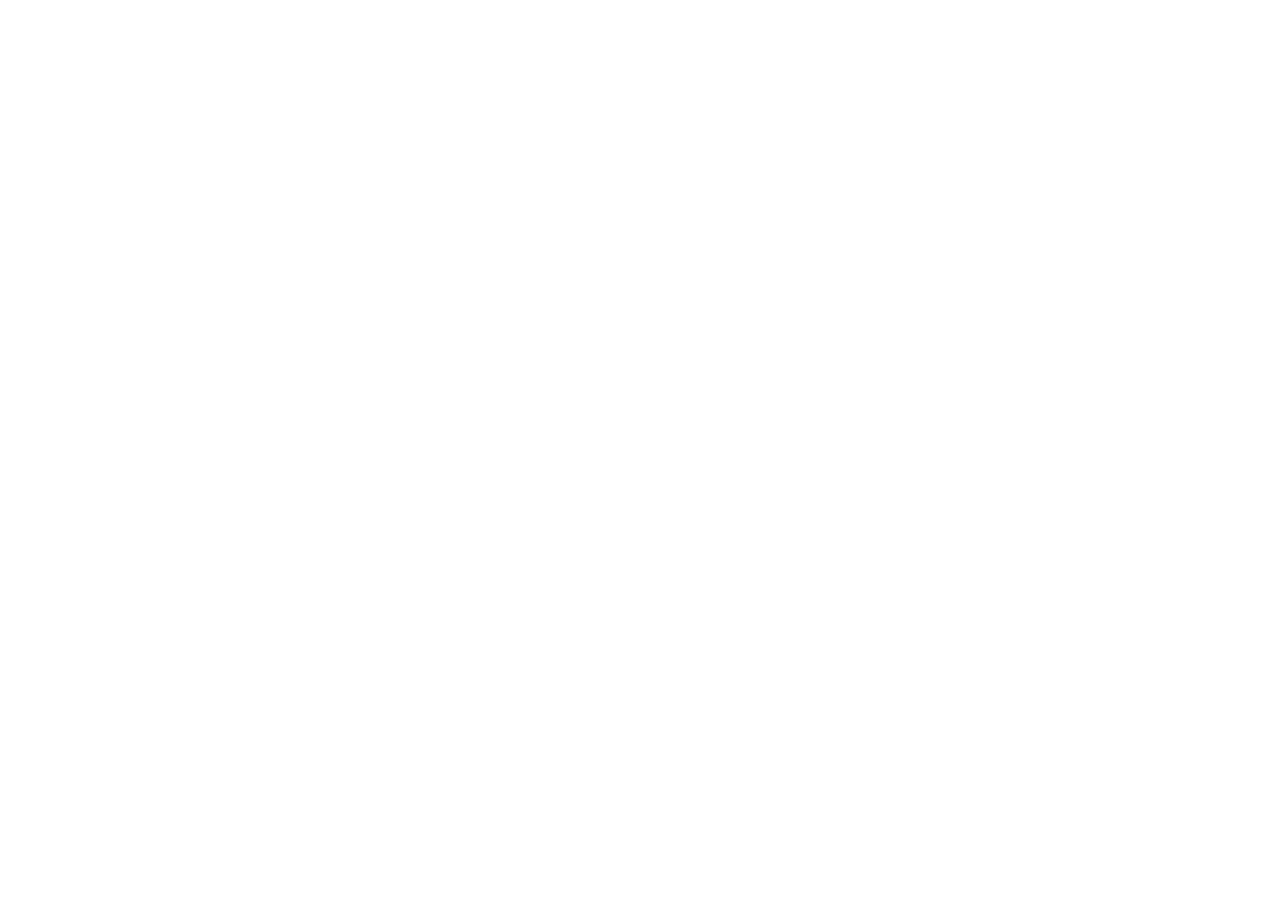
==== index.html @ 15e2f093 "first commit" ====
<!DOCTYPE html>
<html lang="en">
  <head>
    <meta charset="UTF-8" />
    <meta name="viewport" content="width=device-width, initial-scale=1.0" />
    <title>Document</title>
  </head>
  <body></body>
</html>
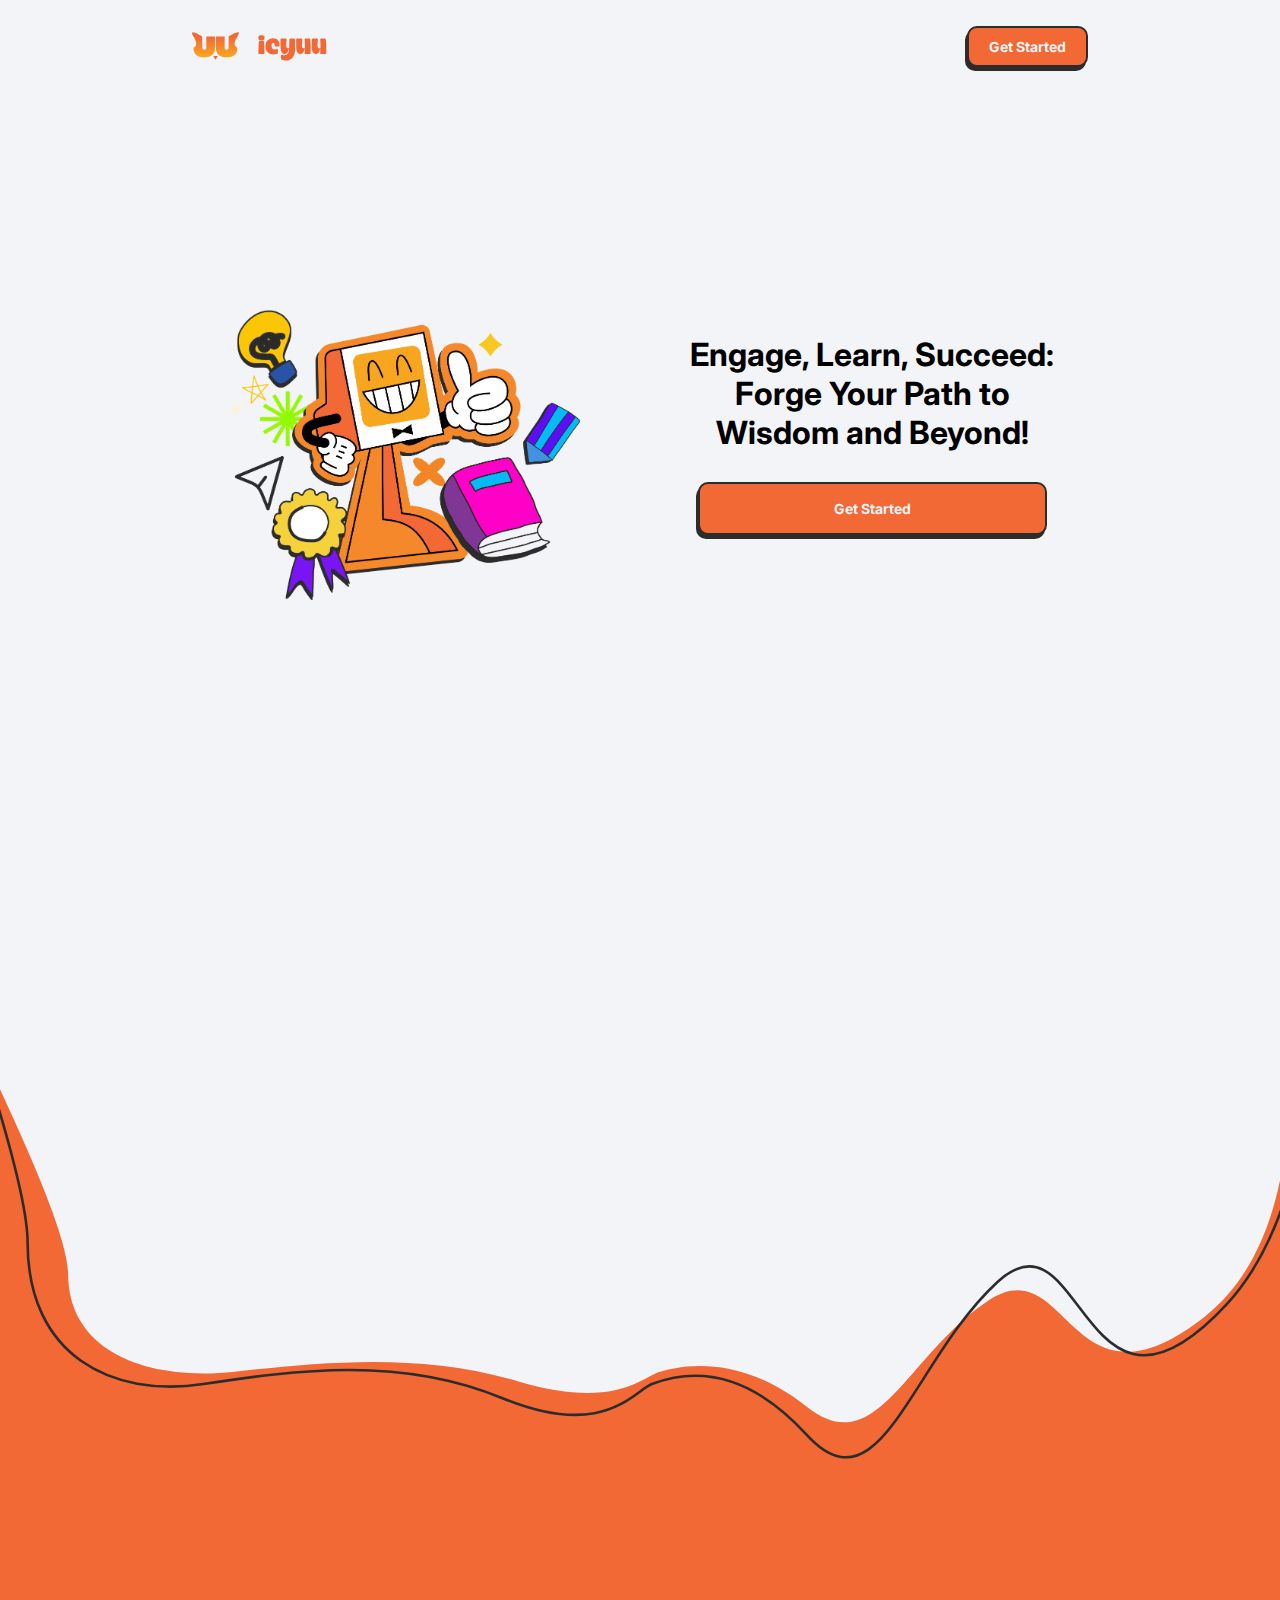
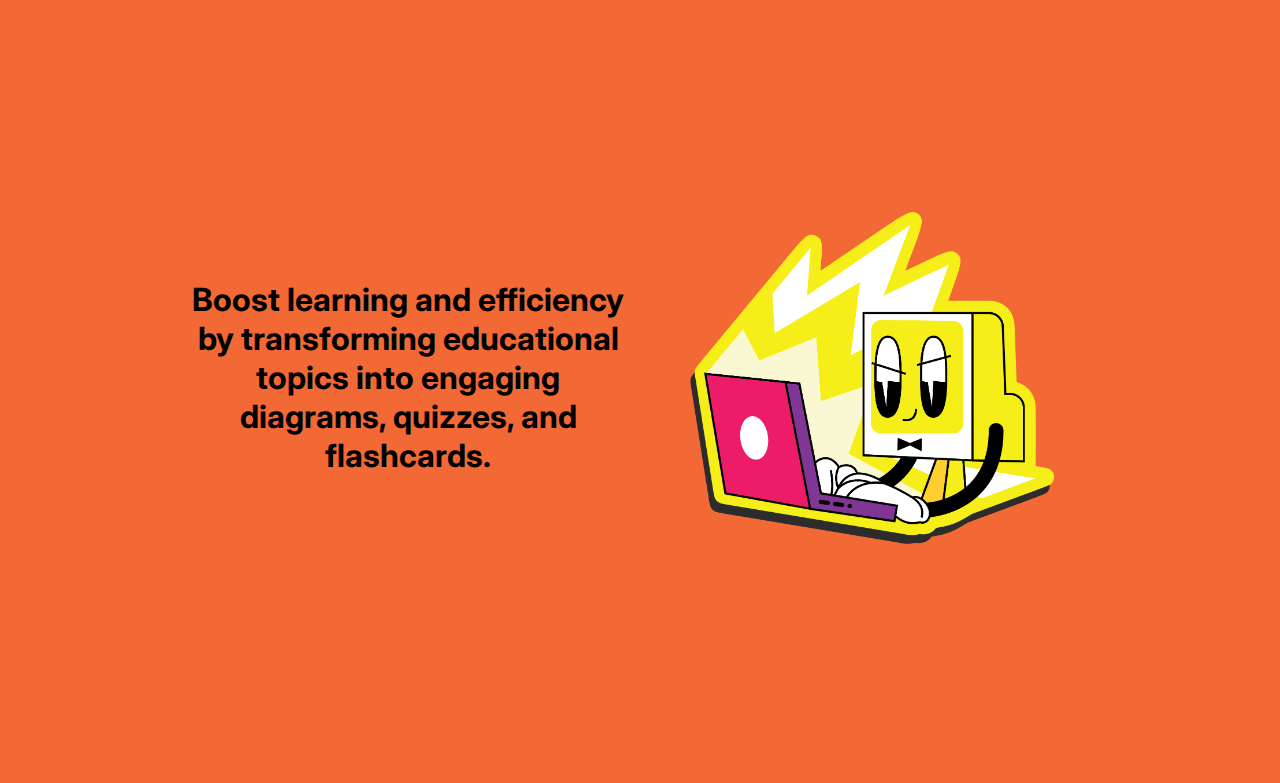
==== commit 11a18cf8: "Landing Page" ====
--- a/index.html
+++ b/index.html
@@ -3,7 +3,53 @@
   <head>
     <meta charset="UTF-8" />
     <meta name="viewport" content="width=device-width, initial-scale=1.0" />
-    <title>Document</title>
+    <title>Icyuu</title>
+    <link rel="stylesheet" href="style.css" />
+
+    <link rel="preconnect" href="https://fonts.googleapis.com" />
+    <link rel="preconnect" href="https://fonts.gstatic.com" crossorigin />
+    <link
+      href="https://fonts.googleapis.com/css2?family=Inter:wght@100..900&display=swap"
+      rel="stylesheet"
+    />
   </head>
-  <body></body>
+  <body>
+    <header class="header" id="header">
+      <div class="inner flex">
+        <img src="ResourcesLP\Logo_HorizontalVer.svg" class="logo-header" />
+        <ul>
+          <li><button class="btn">Get Started</button></li>
+        </ul>
+      </div>
+    </header>
+    <div class="empty"></div>
+    <section class="home" id="home">
+      <div class="home-image">
+        <img src="ResourcesLP\Orange_MainMascotJPG.png" class="OrangeMascot" />
+      </div>
+      <div class="home-text">
+        <p class="maintext">
+          Engage, Learn, Succeed:<br />
+          Forge Your Path to <br />Wisdom and Beyond!
+        </p>
+        <a class="home-btn">Get Started</a>
+      </div>
+    </section>
+    <div class="empty2">
+      <img src="ResourcesLP\Wave.svg" alt="" class="wave" />
+    </div>
+
+    <section class="second-home">
+      <div class="home-text2">
+        <img src="" alt="" class="text-title2" />
+        <p class="maintext2">
+          Boost learning and efficiency by transforming educational topics into
+          engaging diagrams, quizzes, and flashcards.
+        </p>
+      </div>
+      <div class="home-image2">
+        <img src="ResourcesLP\Yellow_Masc.png" class="YellowMascot" />
+      </div>
+    </section>
+  </body>
 </html>
--- a/style.css
+++ b/style.css
@@ -0,0 +1,153 @@
+body {
+  margin: 0;
+  background: #F2F4F7;
+  height: 100vh;
+  font-family: "Inter", sans-serif;
+}
+
+header {
+  background: #F2F4F7;
+  width: 100%;
+  position: fixed;
+  top: 0;
+  left: 0;
+  z-index: 9999;
+  transition: all 300ms ease-in-out;
+}
+header .logo-header {
+  width: 15vh;
+}
+
+.inner {
+  width: 70%;
+  margin: 0 auto;
+  display: flex;
+  padding-top: 10px;
+  padding-bottom: 10px;
+  justify-content: space-between;
+}
+.inner ul {
+  list-style-type: none;
+}
+.inner button {
+  padding: 10px 20px;
+  background: #F26935;
+  box-shadow: -2px 4px 0px #2C2C2C;
+  border-radius: 10px;
+  border: 2px #2C2C2C solid;
+  font-family: "Inter", sans-serif;
+  font-weight: 700;
+  font-size: 14px;
+  color: #F2F4F7;
+}
+
+section {
+  padding-left: 20vh;
+  padding-right: 20vh;
+}
+
+.home {
+  margin: 0px;
+  display: flex;
+  flex-wrap: wrap;
+  gap: 0.5rem;
+  min-height: 90vh;
+  align-items: center;
+  justify-content: center;
+}
+.home .home-text {
+  flex: 1 1 15rem;
+  display: flex;
+  flex-direction: column;
+  justify-content: center;
+  align-items: center;
+}
+.home .home-text .maintext {
+  margin: 0;
+  font-size: 2rem;
+  font-weight: 700;
+  text-align: center;
+}
+.home .home-text .home-btn {
+  margin: 30px;
+  display: inline-block;
+  text-align: center;
+  padding: 16px 134px;
+  cursor: pointer;
+  align-items: center;
+  justify-content: center;
+  background: #F26935;
+  box-shadow: -2px 4px 0px #2C2C2C;
+  border-radius: 10px;
+  border: 2px #2C2C2C solid;
+  font-family: "Inter", sans-serif;
+  font-weight: 700;
+  font-size: 14px;
+  color: #F2F4F7;
+}
+.home .home-image {
+  display: flex;
+  flex: 1 1 15rem;
+  justify-content: center;
+  align-items: center;
+}
+.home .home-image .OrangeMascot {
+  display: flex;
+  align-items: center;
+  justify-content: center;
+  width: 80%;
+  height: auto;
+}
+
+.empty {
+  width: 100%;
+  height: 5vh;
+}
+
+.empty2 {
+  margin: 0px;
+  display: flex;
+  flex-wrap: wrap;
+}
+.empty2 .wave {
+  display: flex;
+  width: 100%;
+  height: auto;
+}
+
+.second-home {
+  margin: 0px;
+  display: flex;
+  flex-wrap: wrap;
+  gap: 0.5rem;
+  min-height: 90vh;
+  align-items: center;
+  justify-content: center;
+  background: #F26935;
+}
+.second-home .home-text2 {
+  flex: 1 1 15rem;
+  display: flex;
+  flex-direction: column;
+  justify-content: center;
+  align-items: center;
+}
+.second-home .home-text2 .maintext2 {
+  margin: 0;
+  font-size: 2rem;
+  font-weight: 700;
+  text-align: center;
+}
+.second-home .home-image2 {
+  display: flex;
+  flex: 1 1 15rem;
+  justify-content: center;
+  align-items: center;
+}
+.second-home .home-image2 .YellowMascot {
+  display: flex;
+  align-items: center;
+  justify-content: center;
+  width: 80%;
+  height: auto;
+}/*# sourceMappingURL=style.css.map */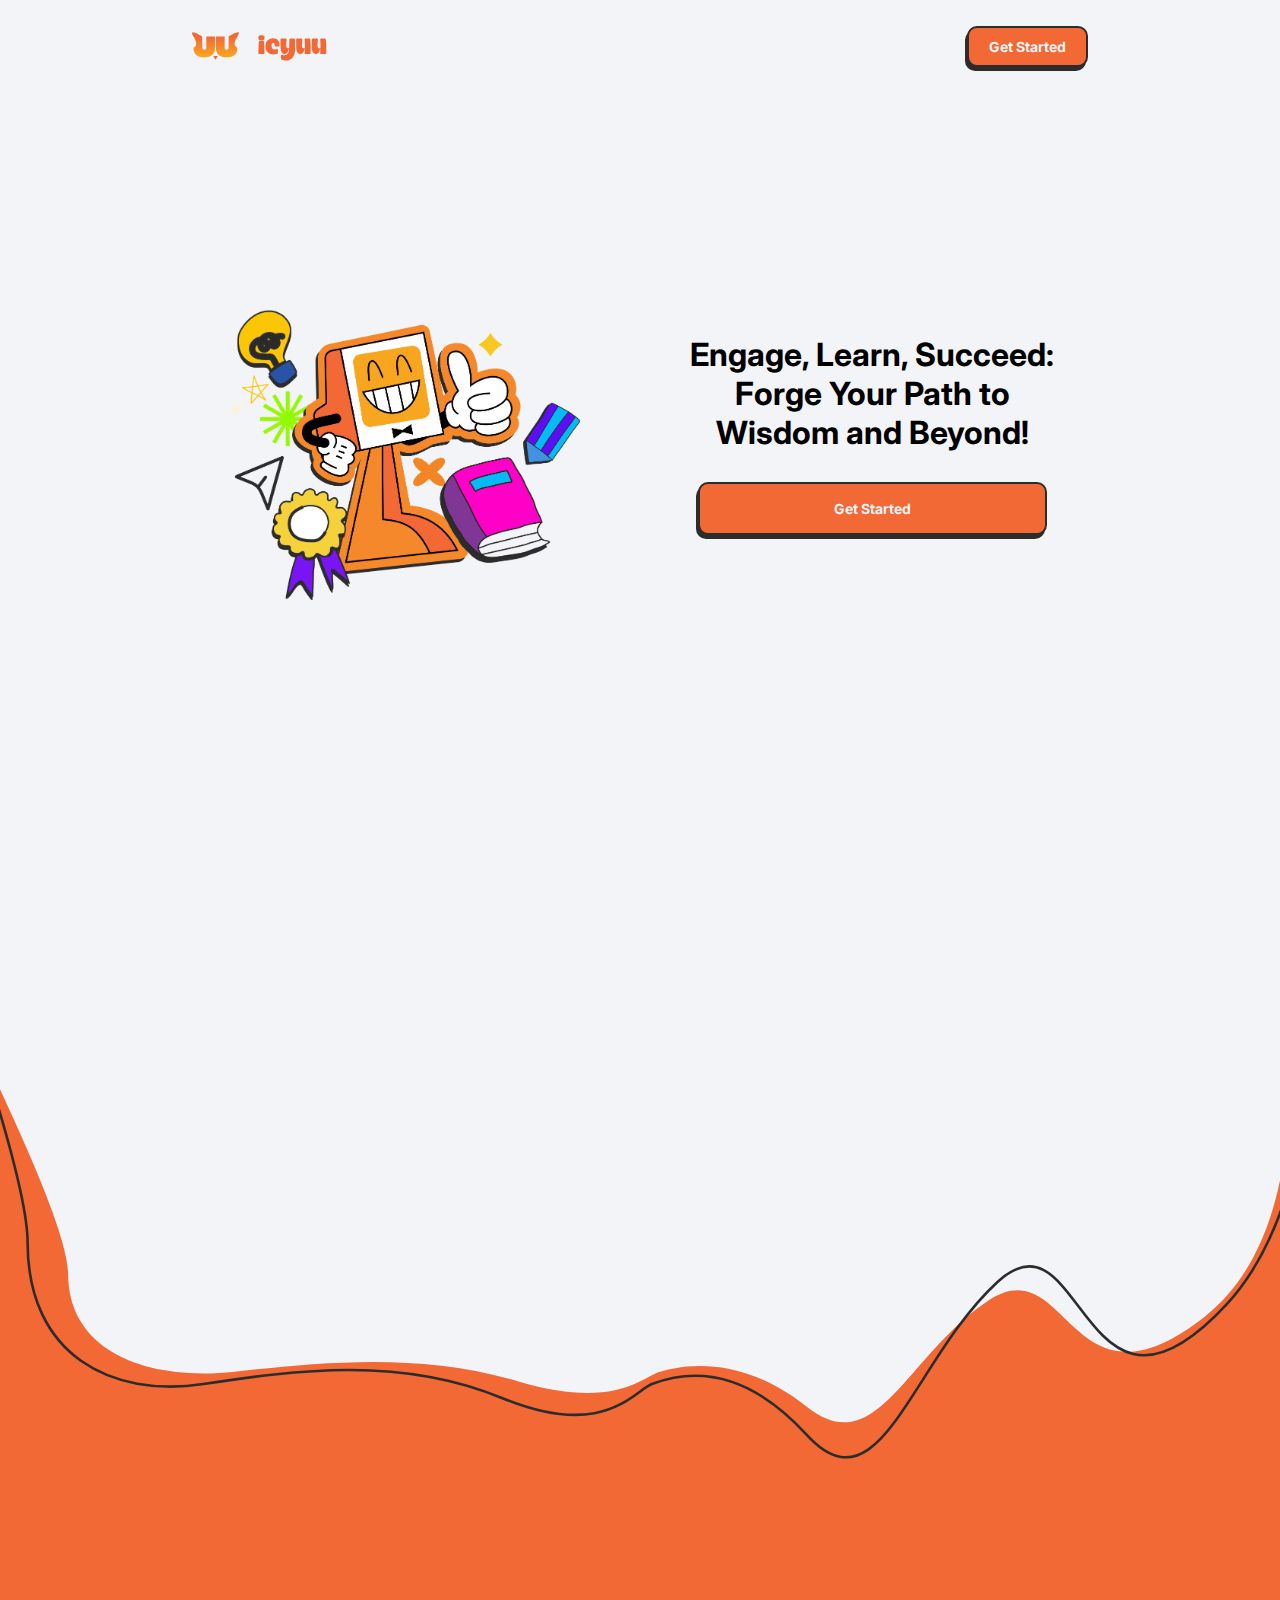
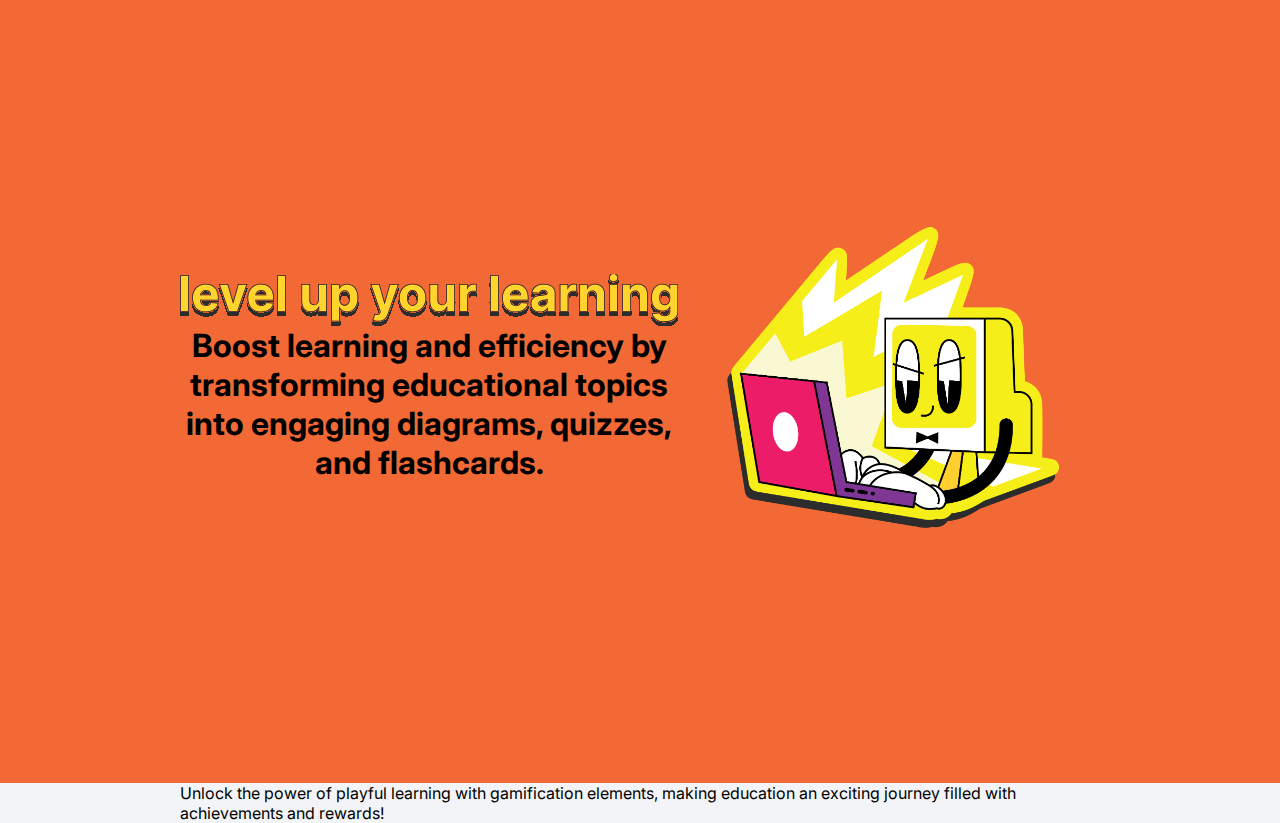
==== commit 9a800c87: "hel;lo" ====
--- a/index.html
+++ b/index.html
@@ -41,7 +41,11 @@
 
     <section class="second-home">
       <div class="home-text2">
-        <img src="" alt="" class="text-title2" />
+        <img
+          src="ResourcesLP\level up your learning.svg"
+          alt=""
+          class="text-title2"
+        />
         <p class="maintext2">
           Boost learning and efficiency by transforming educational topics into
           engaging diagrams, quizzes, and flashcards.
@@ -51,5 +55,12 @@
         <img src="ResourcesLP\Yellow_Masc.png" class="YellowMascot" />
       </div>
     </section>
+    <section class="third-home">
+      <div class="home-text3">
+        Unlock the power of playful learning with gamification elements, making
+        education an exciting journey filled with achievements and rewards!
+      </div>
+      <div class="home-image3"></div>
+    </section>
   </body>
 </html>
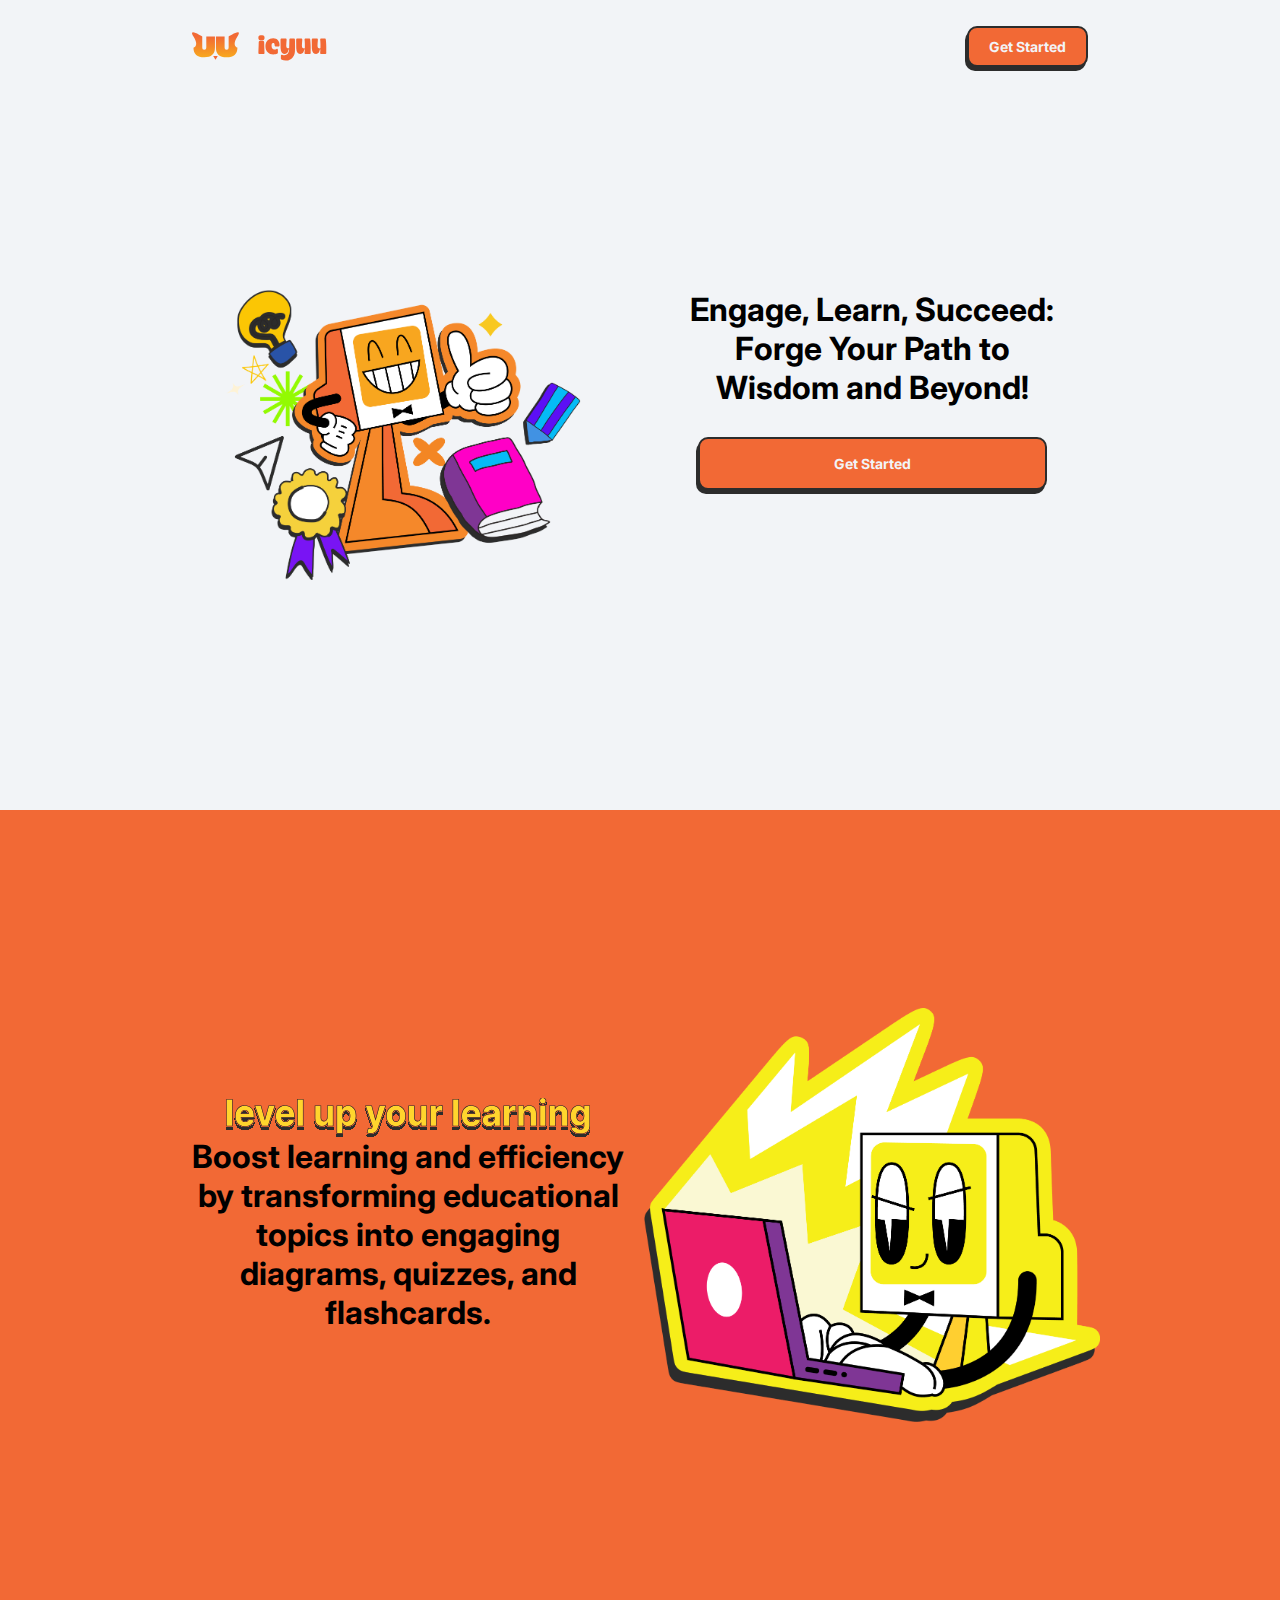
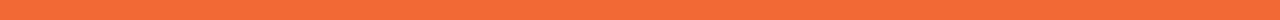
==== commit 6257a940: "final" ====
--- a/index.html
+++ b/index.html
@@ -18,7 +18,9 @@
       <div class="inner flex">
         <img src="ResourcesLP\Logo_HorizontalVer.svg" class="logo-header" />
         <ul>
-          <li><button class="btn">Get Started</button></li>
+          <li>
+            <button href="Home/Home.html" class="btn">Get Started</button>
+          </li>
         </ul>
       </div>
     </header>
@@ -32,13 +34,9 @@
           Engage, Learn, Succeed:<br />
           Forge Your Path to <br />Wisdom and Beyond!
         </p>
-        <a class="home-btn">Get Started</a>
+        <a href="Home/Home.html" class="home-btn">Get Started</a>
       </div>
     </section>
-    <div class="empty2">
-      <img src="ResourcesLP\Wave.svg" alt="" class="wave" />
-    </div>
-
     <section class="second-home">
       <div class="home-text2">
         <img
@@ -54,13 +52,5 @@
       <div class="home-image2">
         <img src="ResourcesLP\Yellow_Masc.png" class="YellowMascot" />
       </div>
-    </section>
-    <section class="third-home">
-      <div class="home-text3">
-        Unlock the power of playful learning with gamification elements, making
-        education an exciting journey filled with achievements and rewards!
-      </div>
-      <div class="home-image3"></div>
-    </section>
   </body>
 </html>
--- a/style.css
+++ b/style.css
@@ -30,6 +30,7 @@
   list-style-type: none;
 }
 .inner button {
+  cursor: pointer;
   padding: 10px 20px;
   background: #F26935;
   box-shadow: -2px 4px 0px #2C2C2C;
@@ -39,6 +40,12 @@
   font-weight: 700;
   font-size: 14px;
   color: #F2F4F7;
+  transition: background-color 0.3s ease;
+}
+.inner button:hover {
+  color: #2C2C2C;
+  background-color: #ffe862;
+  box-shadow: -6px 3px 0px #2C2C2C;
 }
 
 section {
@@ -84,8 +91,16 @@
   font-weight: 700;
   font-size: 14px;
   color: #F2F4F7;
+  text-decoration: none;
+  transition: background-color 0.3s ease;
+}
+.home .home-text .home-btn:hover {
+  color: #2C2C2C;
+  background-color: #ffe862;
+  box-shadow: -6px 3px 0px #2C2C2C;
 }
 .home .home-image {
+  margin-top: 50px;
   display: flex;
   flex: 1 1 15rem;
   justify-content: center;
@@ -96,22 +111,6 @@
   align-items: center;
   justify-content: center;
   width: 80%;
-  height: auto;
-}
-
-.empty {
-  width: 100%;
-  height: 5vh;
-}
-
-.empty2 {
-  margin: 0px;
-  display: flex;
-  flex-wrap: wrap;
-}
-.empty2 .wave {
-  display: flex;
-  width: 100%;
   height: auto;
 }
 
@@ -132,6 +131,9 @@
   justify-content: center;
   align-items: center;
 }
+.second-home .home-text2 .text-title2 {
+  width: 80%;
+}
 .second-home .home-text2 .maintext2 {
   margin: 0;
   font-size: 2rem;
@@ -148,6 +150,6 @@
   display: flex;
   align-items: center;
   justify-content: center;
-  width: 80%;
+  width: 100%;
   height: auto;
 }/*# sourceMappingURL=style.css.map */